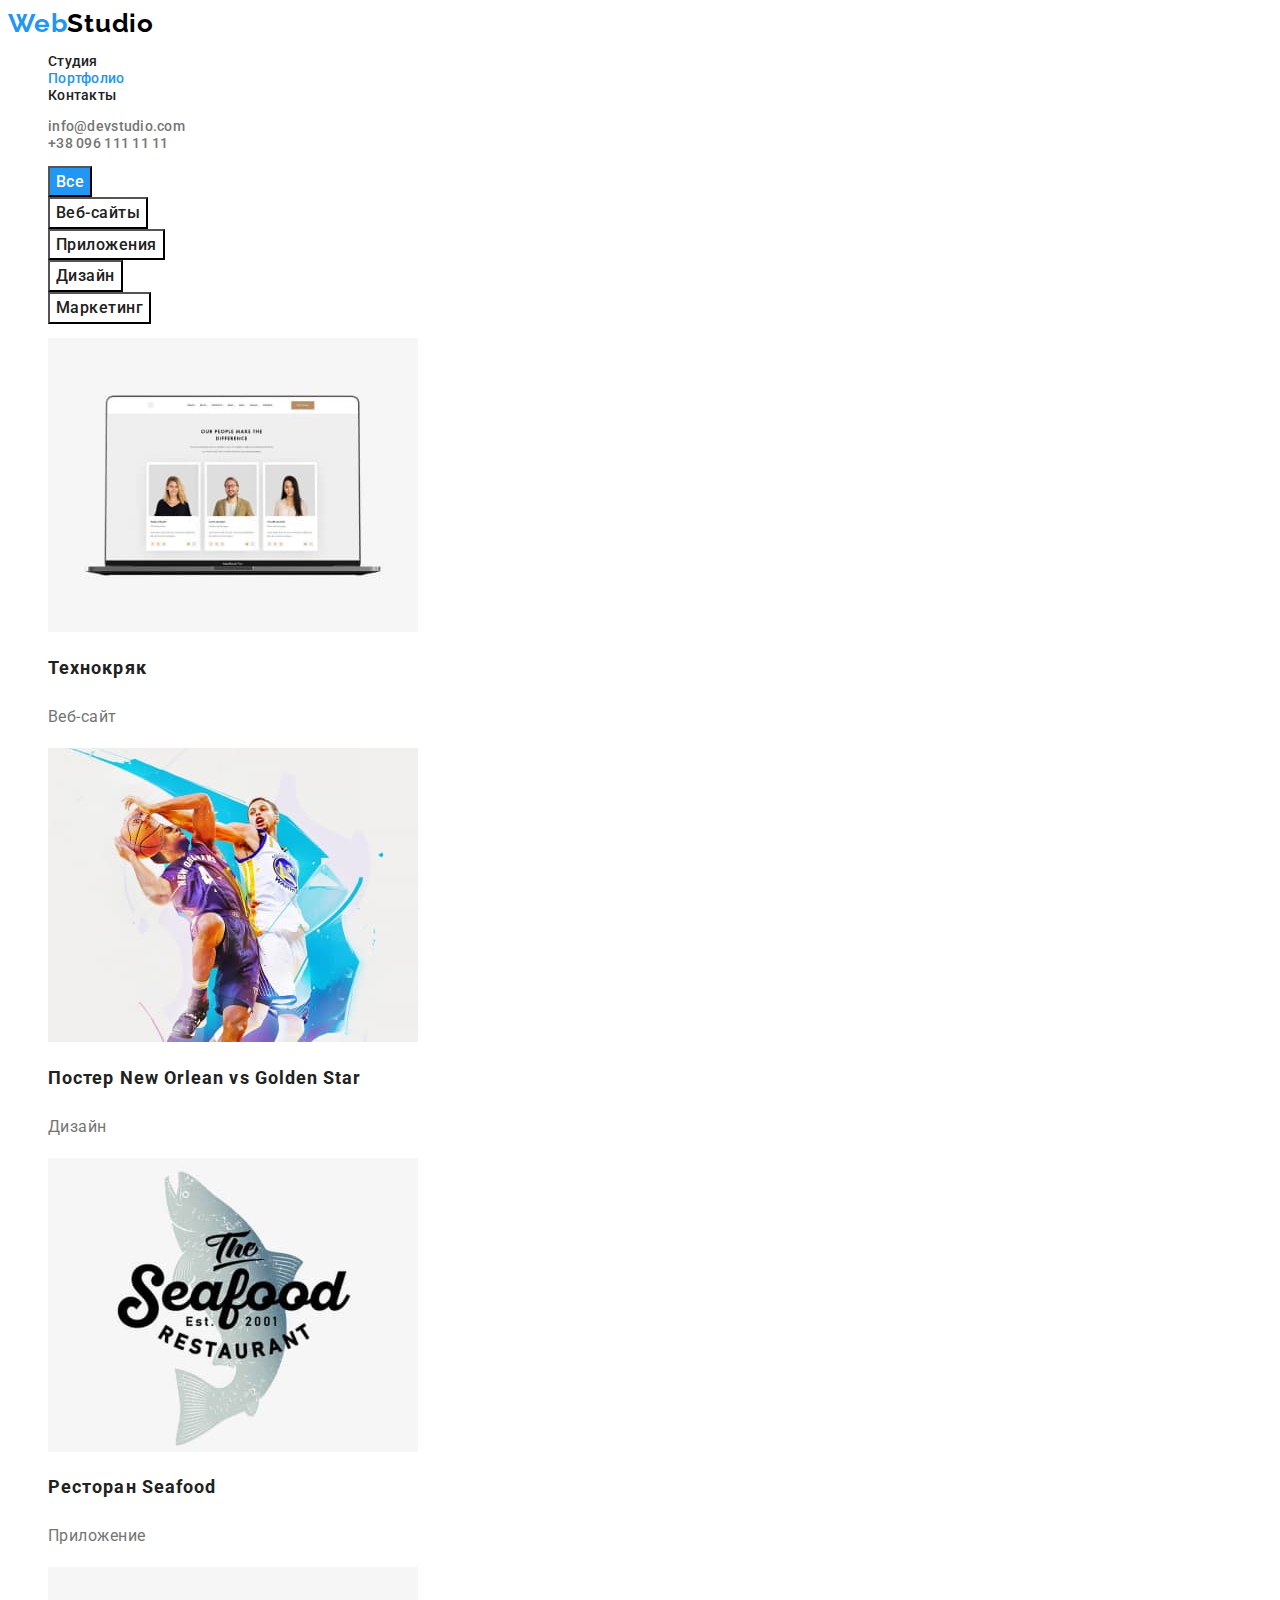
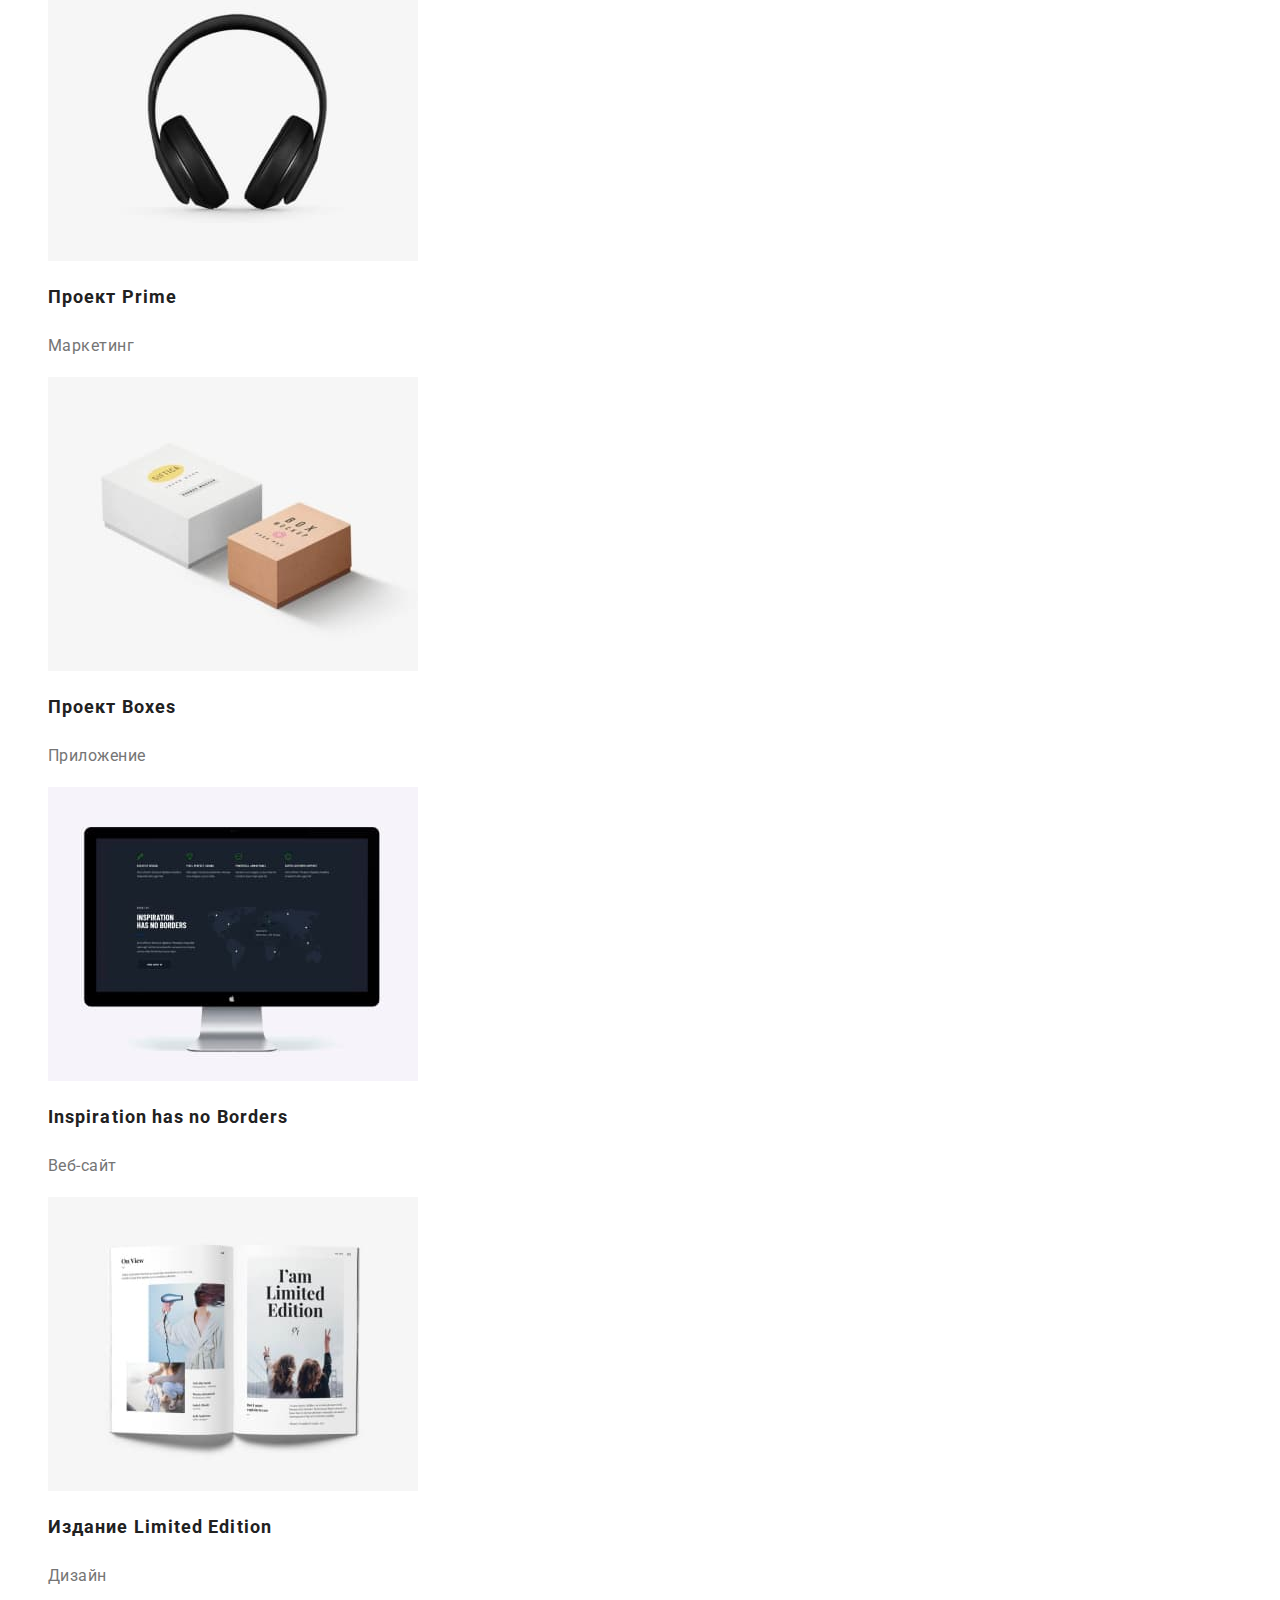
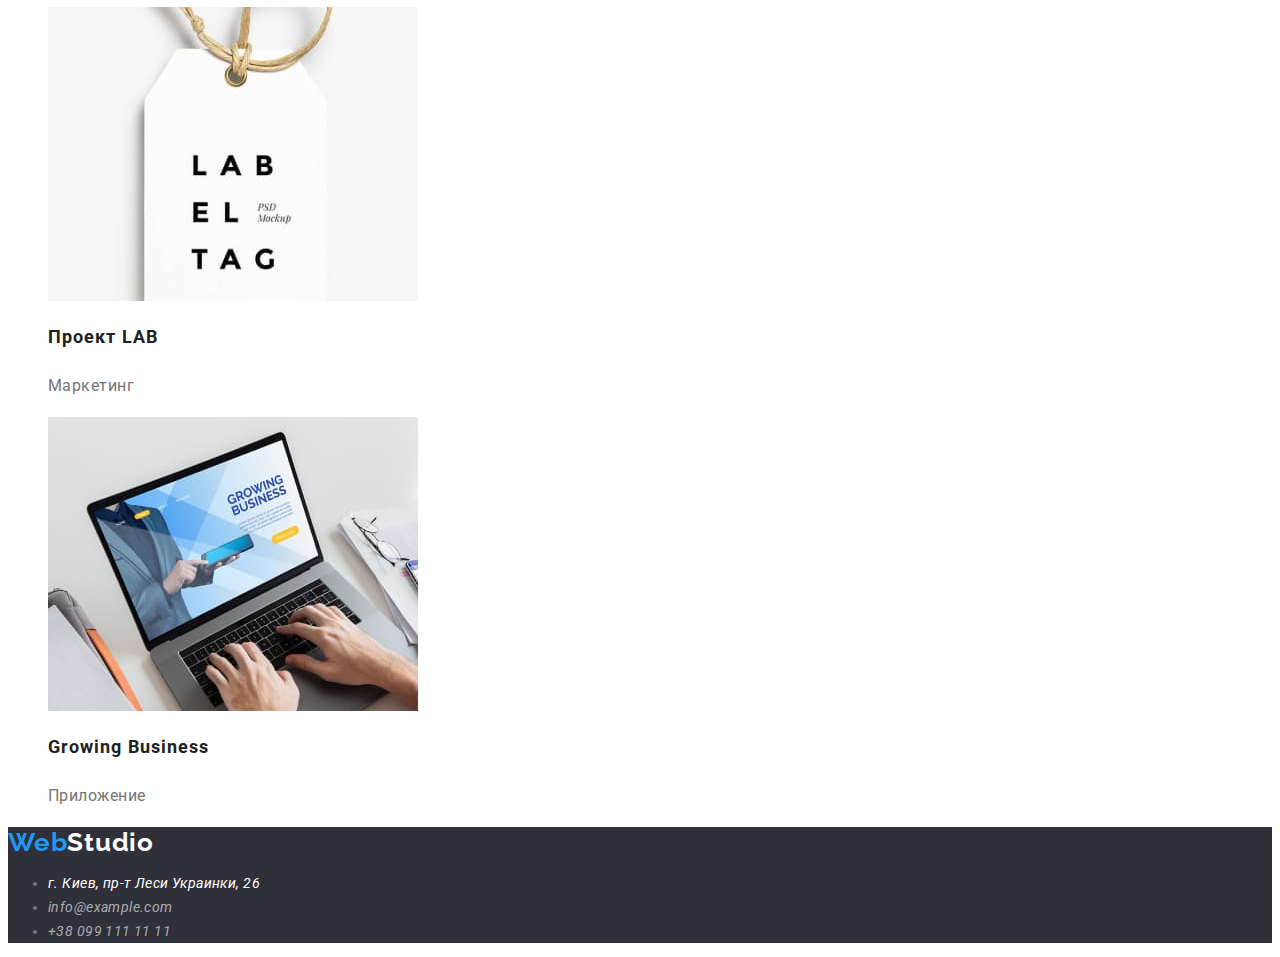
==== portfolio.html @ 62fd4bff "Initial commit" ====
<!DOCTYPE html>
<html lang="ru">

<head>
    <meta charset="UTF-8">
    <meta http-equiv="X-UA-Compatible" content="IE=edge">
    <meta name="viewport" content="width=device-width, initial-scale=1.0">
    <title>Portfolio</title>
    <link rel="preconnect" href="https://fonts.gstatic.com" crossorigin>
    <link
        href="https://fonts.googleapis.com/css2?family=Raleway:wght@700&family=Roboto:wght@400;500;700;900&display=swap"
        rel="stylesheet">
    <link rel="stylesheet" href="./css/styles.css">

</head>

<body>
    <header>
        <nav>
            <a href="/" class="logo link"><span class="logo-color">Web</span>Studio</a>
            <ul class="site-nav list">
                <li><a href="./index.html" class="link">Студия</a></li>
                <li><a href="/" class="link current">Портфолио</a></li>
                <li><a href="/" class="link">Контакты</a></li>
            </ul>
        </nav>
        <ul class="contact-nav list">
            <li><a href="mailto:info@devstudio.com" class="link">info@devstudio.com</a></li>
            <li><a href="tel:380961111111" class="link">+38 096 111 11 11</a></li>
        </ul>
    </header>
    <main>
        <section class="buttons">
            <h1 class="visually-hidden">Button</h1>
            <ul class="btn-list list">
                <li class="btn-item">
                    <button type="button" class="portfolio-buttons active">Все</button>
                </li>
                <li>
                    <button type="button" class="portfolio-buttons">Веб-сайты</button>
                </li>
                <li>
                    <button type="button" class="portfolio-buttons">Приложения</button>
                </li>
                <li>
                    <button type="button" class="portfolio-buttons">Дизайн</button>
                </li>
                <li>
                    <button type="button" class="portfolio-buttons">Маркетинг</button>
                </li>
            </ul>
            <ul class="portfolio-list">
                <li>
                    <img src="./images/portfolio/img.jpg" alt="Технокряк" width="370">
                    <h2 class="portfolio-text">Технокряк</h2>
                    <p class="portfolio-item">Веб-сайт</p>
                </li>
                <li>
                    <img src="./images/portfolio/img2.jpg" alt="Постер New Orlean vs Golden Star" width="370">
                    <h2 class="portfolio-text">Постер New Orlean vs Golden Star</h2>
                    <p class="portfolio-item">Дизайн</p>
                </li>
                <li>
                    <img src="./images/portfolio/img3.jpg" alt="Ресторан Seafood" width="370">
                    <h2 class="portfolio-text">Ресторан Seafood</h2>
                    <p class="portfolio-item">Приложение</p>
                </li>
                <li>
                    <img src="./images/portfolio/img4.jpg" alt="Проект Prime" width="370">
                    <h2 class="portfolio-text">Проект Prime</h2>
                    <p class="portfolio-item">Маркетинг</p>
                </li>
                <li>
                    <img src="./images/portfolio/img5.jpg" alt="Проект Boxes" width="370">
                    <h2 class="portfolio-text">Проект Boxes</h2>
                    <p class="portfolio-item">Приложение</p>
                </li>
                <li>
                    <img src="./images/portfolio/img6.jpg" alt="Inspiration has no Borders" width="370">
                    <h2 class="portfolio-text">Inspiration has no Borders</h2>
                    <p class="portfolio-item">Веб-сайт</p>
                </li>
                <li>
                    <img src="./images/portfolio/img7.jpg" alt="Издание Limited Edition" width="370">
                    <h2 class="portfolio-text">Издание Limited Edition</h2>
                    <p class="portfolio-item">Дизайн</p>
                </li>
                <li>
                    <img src="./images/portfolio/img8.jpg" alt="Проект LAB" width="370">
                    <h2 class="portfolio-text">Проект LAB</h2>
                    <p class="portfolio-item">Маркетинг</p>
                </li>
                <li>
                    <img src="./images/portfolio/img9.jpg" alt="Growing Business" width="370">
                    <h2 class="portfolio-text">Growing Business</h2>
                    <p class="portfolio-item">Приложение</p>
                </li>
            </ul>
        </section>
    </main>
    <footer class="footer">
        <a href="/" class="footer-logo link"><span class="footer-logo-studio">Web</span>Studio</a>
        <address>
            <ul class="adress">
                <li class="adress-item">
                    <a class="adress-text" href="https://goo.gl/maps/piqngm7oDQpEDh6u6" target="_blank"
                        rel="noopener nofollow noreferrer">г. Киев, пр-т Леси Украинки, 26</a>
                </li>
                <li class="adress-item">
                    <a class="adress-link" href="mailto:info@example.com">info@example.com</a>
                </li>
                <li class="adress-item">
                    <a class="adress-link" href="tel:+380991111111">+38 099 111 11 11</a>
                </li>
            </ul>
        </address>
    </footer>
</body>

</html>
---- css/styles.css ----
:root {
    --primary-text-color: #212121;
    --secondary-text-color: #757575;
    --accent-text-color: #2196F3;
    --background-color: #ffffff;
    --buttons-color: #F5F4FA;
}

.visually-hidden {
    position: absolute;
    width: 1px;
    height: 1px;
    margin: -1px;
    border: 0;
    padding: 0;

    white-space: nowrap;
    clip-path: inset(100%);
    clip: rect(0 0 0 0);
    overflow: hidden;
    outline: 0;
    outline-offset: 0;
}

body {
    font-family: "Roboto";
    font-size: 14px;
    background-color: var(--white-color);
    color: var(--secondary-text-color);
    letter-spacing: 0.03em;
}


.logo-color {
    color: var(--accent-text-color);
}

.logo {
font-family: 'Raleway';
font-weight: 700;
font-size: 26px;
line-height: 1.19;
letter-spacing: 0.03em;
color: #000;
}

.link {
    text-decoration: none;
}


.list {
    list-style: none;
}

/* site-nav; auth-nav */

.site-nav a {
    font-weight: 500;
    font-size: 14px;
    line-height: 1.14;
    text-decoration: none;
    letter-spacing: 0.02em;
    color: var(--primary-text-color);
}

.site-nav .link.current {
    color: var(--accent-text-color);
}

.site-nav .link:hover {
    color: var(--accent-text-color);
}

.contact-nav a {
    font-size: 14px;
    font-weight: 500;
    line-height: 1.14;
    letter-spacing: 0.02em;
    text-decoration: none;
    color: var(--secondary-text-color);
}
.contact-nav .link:hover {
    color: var(--accent-text-color);
}

/* hero */

.hero {
    background-color: #2F303A;
}

.hero-button {
    width: 200px;
    height: 50px;
    left: 700px;
    top: 430px;
    font-weight: 700;
    font-size: 16px;
    background: #2196F3;
    line-height: 1.87;
    letter-spacing: 00.06em;
    box-shadow: 0px 4px 4px rgba(0, 0, 0, 0.15);
    color: var(--background-color);
}

.hero-button .link:hover {
    background-color: var(--accent-text-color);
    color: var(--background-color);
}

.hero-title {
    text-transform: uppercase;
    font-weight: 900;
    font-size: 44px;
    line-height: 1.36;
    letter-spacing: 0.06em;
    color: var(--background-color);
}

/* our features */

.title {
    font-size: 14px;
    text-transform: uppercase;
    font-weight: 700;
    line-height: 1.14;
    color: var(--primary-text-color);
}

.features-title .title {
    font-weight: 400;
    font-size: 14px;
    line-height: 1.7;
    letter-spacing: 0.03em;
    color: var(--secondary-text-color);
}

/* section */
.section-title {
    font-size: 36px;
    line-height: 1.14;
    color: var(--primary-text-color);
}


/* Наша команда */

.team {
    font-size: 16px;
    line-height: 1.18;
    font-weight: 500;
    color: var(--primary-text-color);
}

.team-list {
    font-size: 16px;
    line-height: 1.18;
    letter-spacing: 0.03em;
    font-weight: 400;
    color: var(--secondary-text-color);
}

/* footer */

.footer {
    background-color: #2F303A;
}

.footer-logo {
    font-family: 'Raleway';
    font-weight: 700;
    font-size: 26px;
    line-height: 1.19;
    letter-spacing: 0.03em;
    color: var(--background-color);
}

.footer-logo-studio {
    color: var(--accent-text-color);
}

.adress-text {
    font-weight: 400;
    font-size: 14px;
    line-height: 1.7;
    letter-spacing: 0.03em;
    color: var(--background-color);
}

.element-style {
    font-style: normal;
}

.adress a {
    text-decoration: none;
}

.adress-link {
    font-weight: 400;
    font-size: 14px;
    line-height: 1.7;
    color: rgba(255, 255, 255, 0.6);
}

.adress-link:hover {
    color: var(--accent-text-color);
}

/* Portfolio part */

.btn-list {
    list-style: none;
}

.portfolio-buttons {
    font-family: inherit;
    font-weight: 500;
    font-size: 16px;
    line-height: 1.6;
    letter-spacing: 0.03em;
    background-color: var(--background-color);
    color: var(--primary-text-color);
}

.portfolio-buttons:hover {
    background-color: var(--accent-text-color);
    color: var(--background-color);
}

/* foto in portfolio */

.portfolio-list {
    list-style: none;
}

.portfolio-text {
    font-weight: 700;
    font-size: 18px;
    line-height: 2;
    letter-spacing: 0.06em;
    color: var(--primary-text-color);
}

.portfolio-item {
    font-weight: 400;
    font-size: 16px;
    line-height: 30px;
    letter-spacing: 0.03em;
    color: var(--secondary-text-color);
}

.portfolio-buttons.active {
    background-color: var(--accent-text-color);
    color: var(--background-color);
}
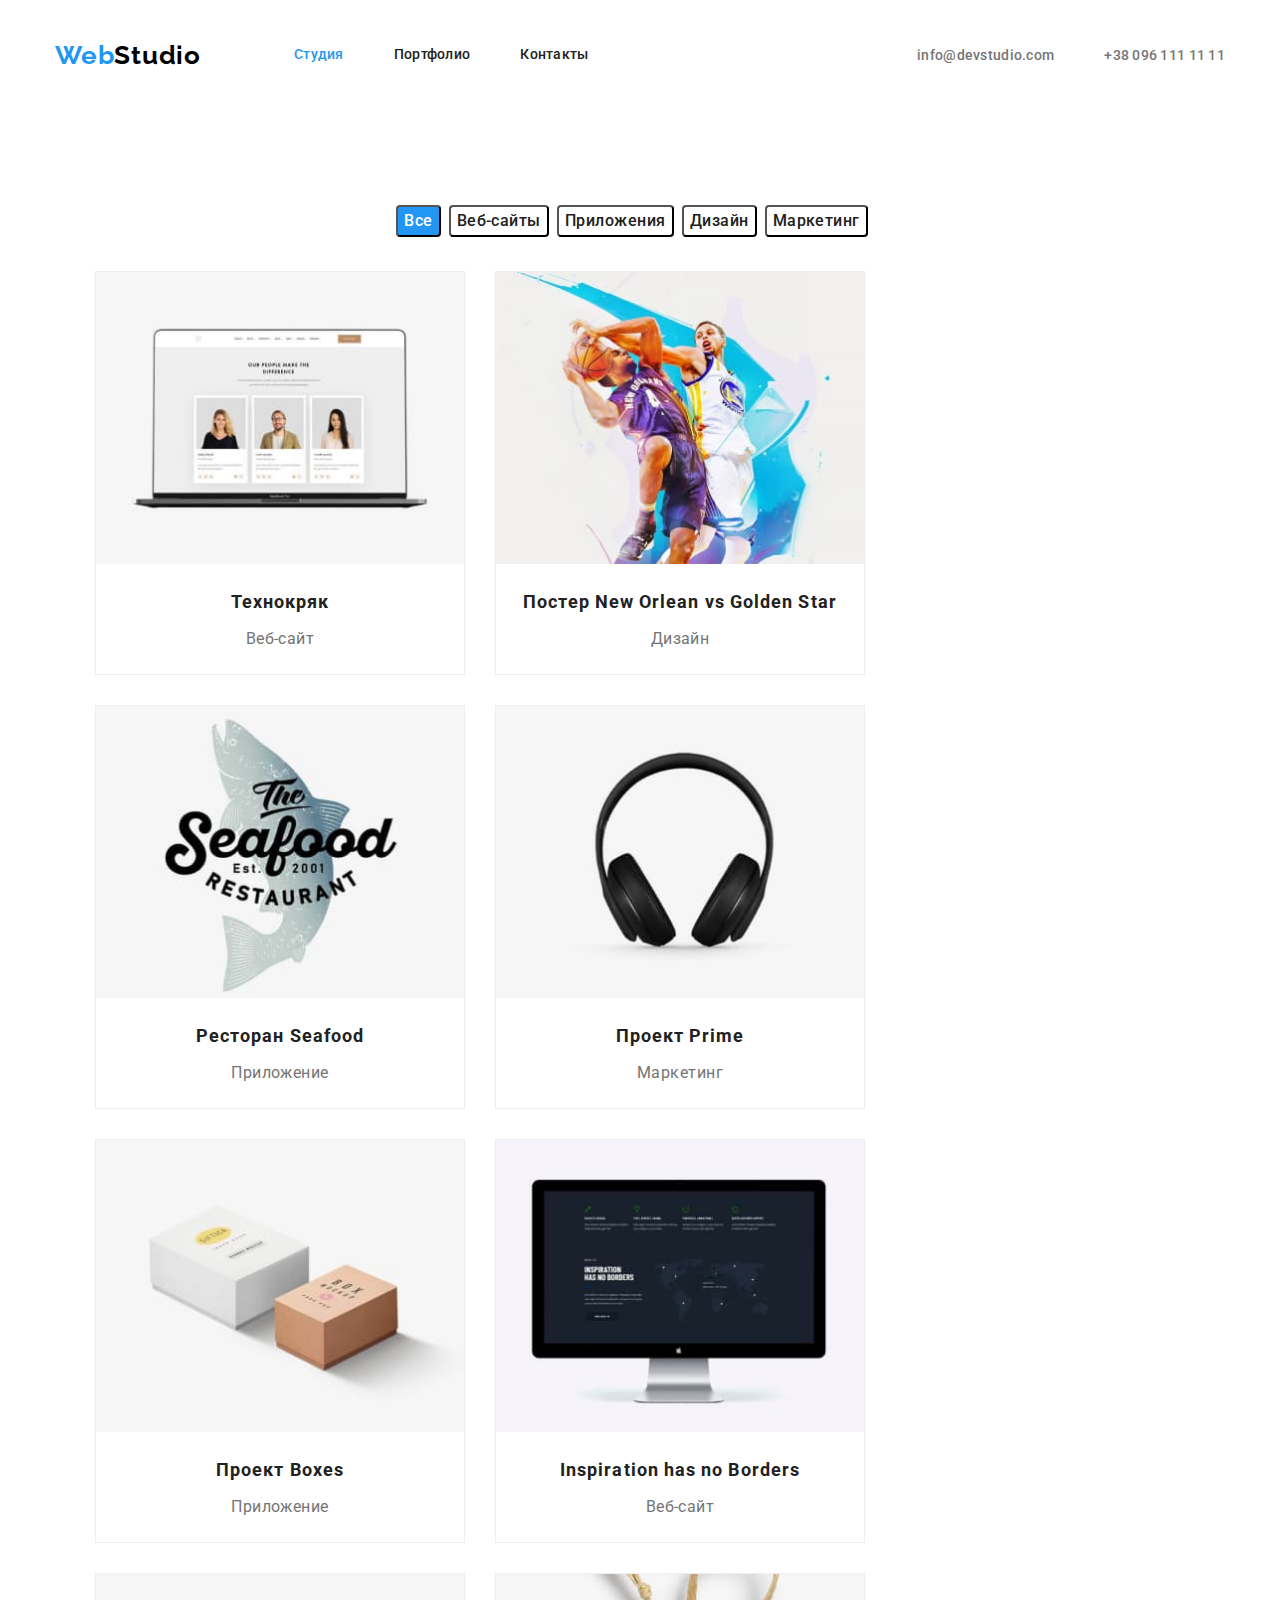
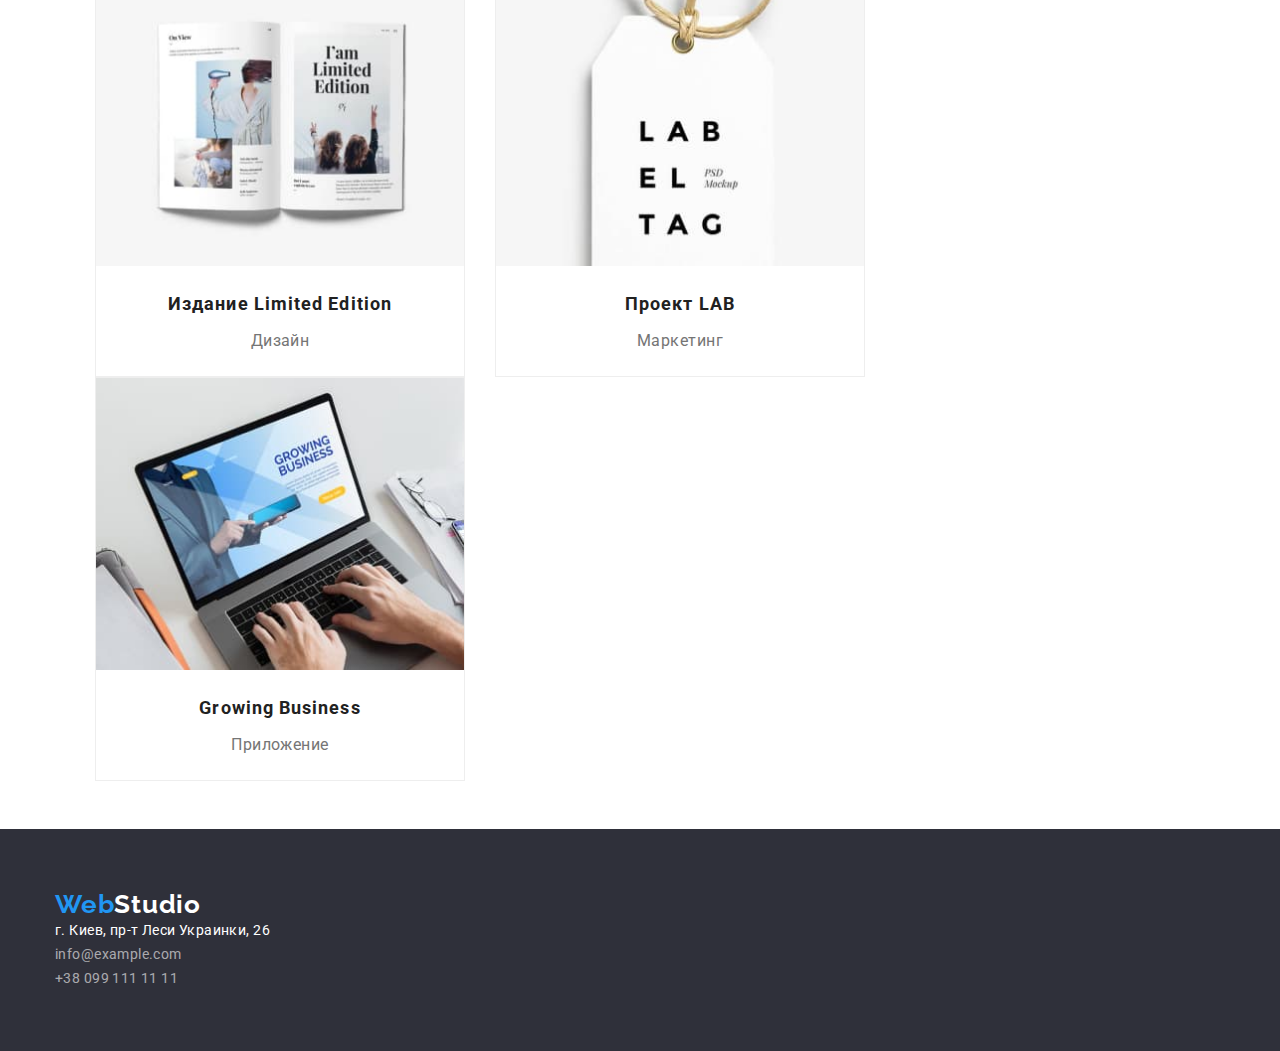
==== commit 5ab459bd: "make changes but problem with cards" ====
--- a/portfolio.html
+++ b/portfolio.html
@@ -10,110 +10,137 @@
     <link
         href="https://fonts.googleapis.com/css2?family=Raleway:wght@700&family=Roboto:wght@400;500;700;900&display=swap"
         rel="stylesheet">
+    <link rel="stylesheet"
+        href="https://cdnjs.cloudflare.com/ajax/libs/modern-normalize/1.1.0/modern-normalize.min.css">
     <link rel="stylesheet" href="./css/styles.css">
 
 </head>
 
 <body>
-    <header>
-        <nav>
-            <a href="/" class="logo link"><span class="logo-color">Web</span>Studio</a>
-            <ul class="site-nav list">
-                <li><a href="./index.html" class="link">Студия</a></li>
-                <li><a href="/" class="link current">Портфолио</a></li>
-                <li><a href="/" class="link">Контакты</a></li>
-            </ul>
-        </nav>
-        <ul class="contact-nav list">
-            <li><a href="mailto:info@devstudio.com" class="link">info@devstudio.com</a></li>
-            <li><a href="tel:380961111111" class="link">+38 096 111 11 11</a></li>
-        </ul>
+    <header class="header">
+        <section class="section">
+            <div class="container main-nav">
+                <nav class="main-nav">
+                    <a href="index.html" class="logo link"><span class="logo-color">Web</span>Studio</a>
+                    <ul class="site-nav list">
+                        <li class="site-item"><a href="./index.html" class="link current">Студия</a></li>
+                        <li class="site-item"><a href="./portfolio.html" class="link">Портфолио</a></li>
+                        <li class="site-item"><a href="/" class="link">Контакты</a></li>
+                    </ul>
+                </nav>
+                <ul class="contact-nav list">
+                    <li class="contact-item"><a href="mailto:info@devstudio.com" class="link">info@devstudio.com</a>
+                    </li>
+                    <li class="contact-item"><a href="tel:380961111111" class="link">+38 096 111 11 11</a></li>
+                </ul>
+            </div>
     </header>
     <main>
-        <section class="buttons">
-            <h1 class="visually-hidden">Button</h1>
-            <ul class="btn-list list">
-                <li class="btn-item">
-                    <button type="button" class="portfolio-buttons active">Все</button>
-                </li>
-                <li>
-                    <button type="button" class="portfolio-buttons">Веб-сайты</button>
-                </li>
-                <li>
-                    <button type="button" class="portfolio-buttons">Приложения</button>
-                </li>
-                <li>
-                    <button type="button" class="portfolio-buttons">Дизайн</button>
-                </li>
-                <li>
-                    <button type="button" class="portfolio-buttons">Маркетинг</button>
-                </li>
-            </ul>
-            <ul class="portfolio-list">
-                <li>
-                    <img src="./images/portfolio/img.jpg" alt="Технокряк" width="370">
-                    <h2 class="portfolio-text">Технокряк</h2>
-                    <p class="portfolio-item">Веб-сайт</p>
-                </li>
-                <li>
-                    <img src="./images/portfolio/img2.jpg" alt="Постер New Orlean vs Golden Star" width="370">
-                    <h2 class="portfolio-text">Постер New Orlean vs Golden Star</h2>
-                    <p class="portfolio-item">Дизайн</p>
-                </li>
-                <li>
-                    <img src="./images/portfolio/img3.jpg" alt="Ресторан Seafood" width="370">
-                    <h2 class="portfolio-text">Ресторан Seafood</h2>
-                    <p class="portfolio-item">Приложение</p>
-                </li>
-                <li>
-                    <img src="./images/portfolio/img4.jpg" alt="Проект Prime" width="370">
-                    <h2 class="portfolio-text">Проект Prime</h2>
-                    <p class="portfolio-item">Маркетинг</p>
-                </li>
-                <li>
-                    <img src="./images/portfolio/img5.jpg" alt="Проект Boxes" width="370">
-                    <h2 class="portfolio-text">Проект Boxes</h2>
-                    <p class="portfolio-item">Приложение</p>
-                </li>
-                <li>
-                    <img src="./images/portfolio/img6.jpg" alt="Inspiration has no Borders" width="370">
-                    <h2 class="portfolio-text">Inspiration has no Borders</h2>
-                    <p class="portfolio-item">Веб-сайт</p>
-                </li>
-                <li>
-                    <img src="./images/portfolio/img7.jpg" alt="Издание Limited Edition" width="370">
-                    <h2 class="portfolio-text">Издание Limited Edition</h2>
-                    <p class="portfolio-item">Дизайн</p>
-                </li>
-                <li>
-                    <img src="./images/portfolio/img8.jpg" alt="Проект LAB" width="370">
-                    <h2 class="portfolio-text">Проект LAB</h2>
-                    <p class="portfolio-item">Маркетинг</p>
-                </li>
-                <li>
-                    <img src="./images/portfolio/img9.jpg" alt="Growing Business" width="370">
-                    <h2 class="portfolio-text">Growing Business</h2>
-                    <p class="portfolio-item">Приложение</p>
-                </li>
-            </ul>
+        <section>
+            <div class="container btn">
+                <h1 class="visually-hidden">Button</h1>
+                <ul class="btn-list list">
+                    <li class="btn-item">
+                        <button type="button" class="portfolio-buttons active">Все</button>
+                    </li>
+                    <li class="btn-item">
+                        <button type="button" class="portfolio-buttons">Веб-сайты</button>
+                    </li>
+                    <li class="btn-item">
+                        <button type="button" class="portfolio-buttons">Приложения</button>
+                    </li>
+                    <li class="btn-item">
+                        <button type="button" class="portfolio-buttons">Дизайн</button>
+                    </li>
+                    <li class="btn-item">
+                        <button type="button" class="portfolio-buttons">Маркетинг</button>
+                    </li>
+                </ul>
+                <ul class="portfolio-list">
+                    <li class="photo-portfolio">
+                        <img src="./images/portfolio/img.jpg" alt="Технокряк" width="370">
+                        <div class="photo-border">
+                            <h2 class="portfolio-text">Технокряк</h2>
+                            <p class="portfolio-item">Веб-сайт</p>
+                        </div>
+                    </li>
+                    <li class="photo-portfolio">
+                        <img src="./images/portfolio/img2.jpg" alt="Постер New Orlean vs Golden Star" width="370">
+                        <div class="photo-border">
+                            <h2 class="portfolio-text">Постер New Orlean vs Golden Star</h2>
+                            <p class="portfolio-item">Дизайн</p>
+                        </div>
+                    </li>
+                    <li class="photo-portfolio">
+                        <img src="./images/portfolio/img3.jpg" alt="Ресторан Seafood" width="370">
+                        <div class="photo-border">
+                            <h2 class="portfolio-text">Ресторан Seafood</h2>
+                            <p class="portfolio-item">Приложение</p>
+                        </div>
+                    </li>
+                    <li class="photo-portfolio">
+                        <img src="./images/portfolio/img4.jpg" alt="Проект Prime" width="370">
+                        <div class="photo-border">
+                            <h2 class="portfolio-text">Проект Prime</h2>
+                            <p class="portfolio-item">Маркетинг</p>
+                        </div>
+                    </li>
+                    <li class="photo-portfolio">
+                        <img src="./images/portfolio/img5.jpg" alt="Проект Boxes" width="370">
+                        <div class="photo-border">
+                            <h2 class="portfolio-text">Проект Boxes</h2>
+                            <p class="portfolio-item">Приложение</p>
+                        </div>
+                    </li>
+                    <li class="photo-portfolio">
+                        <img src="./images/portfolio/img6.jpg" alt="Inspiration has no Borders" width="370">
+                        <div class="photo-border">
+                            <h2 class="portfolio-text">Inspiration has no Borders</h2>
+                            <p class="portfolio-item">Веб-сайт</p>
+                        </div>
+                    </li>
+                    <li class="photo-portfolio">
+                        <img src="./images/portfolio/img7.jpg" alt="Издание Limited Edition" width="370">
+                        <div class="photo-border">
+                            <h2 class="portfolio-text">Издание Limited Edition</h2>
+                            <p class="portfolio-item">Дизайн</p>
+                        </div>
+                    </li>
+                    <li class="photo-portfolio">
+                        <img src="./images/portfolio/img8.jpg" alt="Проект LAB" width="370">
+                        <div class="photo-border">
+                            <h2 class="portfolio-text">Проект LAB</h2>
+                            <p class="portfolio-item">Маркетинг</p>
+                        </div>
+                    </li>
+                    <li class="photo-portfolio">
+                        <img src="./images/portfolio/img9.jpg" alt="Growing Business" width="370">
+                        <div class="photo-border">
+                            <h2 class="portfolio-text">Growing Business</h2>
+                            <p class="portfolio-item">Приложение</p>
+                    </li>
+                </ul>
+            </div>
         </section>
     </main>
     <footer class="footer">
-        <a href="/" class="footer-logo link"><span class="footer-logo-studio">Web</span>Studio</a>
-        <address>
-            <ul class="adress">
-                <li class="adress-item">
-                    <a class="adress-text" href="https://goo.gl/maps/piqngm7oDQpEDh6u6" target="_blank"
-                        rel="noopener nofollow noreferrer">г. Киев, пр-т Леси Украинки, 26</a>
-                </li>
-                <li class="adress-item">
-                    <a class="adress-link" href="mailto:info@example.com">info@example.com</a>
-                </li>
-                <li class="adress-item">
-                    <a class="adress-link" href="tel:+380991111111">+38 099 111 11 11</a>
-                </li>
-            </ul>
-        </address>
+        <div class="container">
+            <a href="./index.html" class="footer-logo link"><span class="footer-logo-studio">Web</span>Studio</a>
+            <address class="element-style">
+                <ul class="adress list">
+                    <li class="adress-item">
+                        <a class="adress-text" href="https://goo.gl/maps/piqngm7oDQpEDh6u6" target="_blank"
+                            rel="noopener nofollow noreferrer">г. Киев, пр-т Леси Украинки, 26</a>
+                    </li>
+                    <li class="adress-item">
+                        <a class="adress-link" href="mailto:info@example.com">info@example.com</a>
+                    </li>
+                    <li class="adress-item">
+                        <a class="adress-link" href="tel:+380991111111">+38 099 111 11 11</a>
+                    </li>
+                </ul>
+            </address>
+        </div>
     </footer>
 </body>
 
--- a/css/styles.css
+++ b/css/styles.css
@@ -30,6 +30,59 @@
     letter-spacing: 0.03em;
 }
 
+.container {
+    width: 1200px;
+    padding-left: 15px;
+    padding-right: 15px;
+    margin-right: auto;
+    margin-left: auto;
+}
+
+html {
+    box-sizing: border-box;
+}
+
+*,
+*::after,
+*::before {
+    box-sizing: inherit;
+}
+
+/* Стили для обнуления верхних отступов у элементов */
+h1,
+h2,
+h3,
+h4,
+h5,
+h6,
+p {
+    margin-top: 0;
+}
+
+/* Класс для обнуления базовых свойств у списков (ul) */
+.list {
+    list-style: none;
+    padding-left: 0;
+    margin: 0;
+}
+
+/* Класс для обнуления базовых свойств у ссылок */
+.link {
+    text-decoration: none;
+    color: inherit;
+}
+
+/* Свойства для корректного отображения картинок */
+img {
+    display: block;
+    max-width: 100%;
+    height: auto;
+}
+
+/* Свойства для обнуления курсива у address */
+address {
+    font-style: normal;
+}
 
 .logo-color {
     color: var(--accent-text-color);
@@ -53,9 +106,24 @@
     list-style: none;
 }
 
+.header {
+    margin-top: 40px;
+    margin-bottom: 40px;
+}
+
 /* site-nav; auth-nav */
-
-.site-nav a {
+.main-nav {
+    display: flex;
+    align-items: center;
+}
+
+.site-nav {
+    display: flex;
+    margin-left: 93px;
+}
+
+.site-item {
+    margin-right: 50px;
     font-weight: 500;
     font-size: 14px;
     line-height: 1.14;
@@ -64,6 +132,15 @@
     color: var(--primary-text-color);
 }
 
+.site-item:last-child {
+    margin-right: 0;
+}
+
+.site-item a {
+    padding-top: 32px;
+    padding-bottom: 32px;
+}
+
 .site-nav .link.current {
     color: var(--accent-text-color);
 }
@@ -72,7 +149,15 @@
     color: var(--accent-text-color);
 }
 
+.contact-nav {
+    display: flex;
+    margin-left: auto;
+}
+
 .contact-nav a {
+    margin-left: 50px;
+    padding-top: 32px;
+    padding-bottom: 32px;
     font-size: 14px;
     font-weight: 500;
     line-height: 1.14;
@@ -80,6 +165,8 @@
     text-decoration: none;
     color: var(--secondary-text-color);
 }
+
+
 .contact-nav .link:hover {
     color: var(--accent-text-color);
 }
@@ -87,20 +174,22 @@
 /* hero */
 
 .hero {
+    display: block;
+    text-align: center;
+    margin-bottom: 94px;
     background-color: #2F303A;
 }
 
 .hero-button {
-    width: 200px;
-    height: 50px;
-    left: 700px;
-    top: 430px;
+    margin-bottom: 200px;
+    border: none;
+    border-radius: 4px;
+    padding: 10px 32px;
     font-weight: 700;
     font-size: 16px;
     background: #2196F3;
     line-height: 1.87;
     letter-spacing: 00.06em;
-    box-shadow: 0px 4px 4px rgba(0, 0, 0, 0.15);
     color: var(--background-color);
 }
 
@@ -110,7 +199,12 @@
 }
 
 .hero-title {
-    text-transform: uppercase;
+    display: block;
+    width: 696px;
+    margin-bottom: 30px;
+    padding-top: 200px;
+    margin-left: auto;
+    margin-right: auto;
     font-weight: 900;
     font-size: 44px;
     line-height: 1.36;
@@ -119,8 +213,18 @@
 }
 
 /* our features */
+.features {
+    display: flex;
+    justify-content: space-between;
+    margin-bottom: 94px;
+}
+
+.benefits-item {
+    width: 270px;
+}
 
 .title {
+    margin-bottom: 10px;
     font-size: 14px;
     text-transform: uppercase;
     font-weight: 700;
@@ -141,12 +245,61 @@
     font-size: 36px;
     line-height: 1.14;
     color: var(--primary-text-color);
-}
-
-
+    text-align: center;
+    margin-bottom: 50px;
+}
+
+.section-item {
+    display: flex;
+    flex-wrap: wrap;
+    margin-top: 50px;
+}
+
+.actives {
+    text-align: center;
+    margin-bottom: 50px;
+    padding-top: 94px;
+    padding-bottom: 94px;
+}
+
+.cards {
+    width: 370px;
+    margin-right: 30px;
+}
+
+.cards:last-child {
+    margin-right: 0;
+}
 /* Наша команда */
 
+.main-team {
+    padding-top: 94px;
+    padding-bottom: 94px;
+}
+
+.section-team {
+    display: flex;
+    flex-wrap: wrap;
+}
+
+.team-item {
+    margin-right: 30px;
+    width: 270px;
+    height: 368px;
+    left: 515px;
+    top: 1635px;
+    background: var(--background-color);
+        /* material shadow v1 */
+    box-shadow: 0px 1px 3px rgba(0, 0, 0, 0.12), 0px 1px 1px rgba(0, 0, 0, 0.14), 0px 2px 1px rgba(0, 0, 0, 0.2);
+    border-radius: 0px 0px 4px 4px;
+}
+
+.team-item:last-child {
+    margin-right: 0;
+}
+
 .team {
+    text-align: center;
     font-size: 16px;
     line-height: 1.18;
     font-weight: 500;
@@ -154,6 +307,7 @@
 }
 
 .team-list {
+    text-align: center;
     font-size: 16px;
     line-height: 1.18;
     letter-spacing: 0.03em;
@@ -161,13 +315,20 @@
     color: var(--secondary-text-color);
 }
 
+.team-margin {
+    margin-top: 30px;
+    margin-bottom: 30px;
+}
 /* footer */
 
 .footer {
     background-color: #2F303A;
+    padding-bottom: 60px;
+    padding-top: 60px;
 }
 
 .footer-logo {
+    padding-bottom: 10px;
     font-family: 'Raleway';
     font-weight: 700;
     font-size: 26px;
@@ -181,6 +342,8 @@
 }
 
 .adress-text {
+    padding-top: 10px;
+    padding-bottom: 4px;
     font-weight: 400;
     font-size: 14px;
     line-height: 1.7;
@@ -208,12 +371,29 @@
 }
 
 /* Portfolio part */
+.portfolio {
+    width: 1200px;
+    padding-right: 15px;
+    padding-left: 15px;
+    margin: 0 auto;
+}
+.btn {
+    padding-top: 94px;
+    padding-bottom: 34px;
+    text-align: center;
+}
 
 .btn-list {
-    list-style: none;
-}
+    display: flex;
+    margin-right: 8px;
+    justify-content: center;
+    margin-bottom: 34px;
+}
+
+
 
 .portfolio-buttons {
+    margin-right: 8px;
     font-family: inherit;
     font-weight: 500;
     font-size: 16px;
@@ -221,7 +401,9 @@
     letter-spacing: 0.03em;
     background-color: var(--background-color);
     color: var(--primary-text-color);
-}
+    border-radius: 4px;
+}
+
 
 .portfolio-buttons:hover {
     background-color: var(--accent-text-color);
@@ -231,10 +413,36 @@
 /* foto in portfolio */
 
 .portfolio-list {
+    margin-top: 0;
     list-style: none;
-}
+    display: flex;
+    flex-wrap: wrap;
+}
+
+.photo-portfolio {
+    box-sizing: border-box;
+    margin-right: 30px;
+    margin-bottom: 30px;
+    width: 370px;
+    height: 404px;
+    left: 215px;
+    top: 262px;
+    
+    background: var(--background-color);
+    border: 1px solid #EEEEEE;
+}
+
+.photo-portfolio:not:(nth-child(3n)) {
+    margin-right: 30px;
+}
+
+.photo-portfolio:nth-last-child(-n+3) {
+    margin-bottom: 0;
+}
+
 
 .portfolio-text {
+    margin-bottom: 4px;
     font-weight: 700;
     font-size: 18px;
     line-height: 2;
@@ -243,6 +451,7 @@
 }
 
 .portfolio-item {
+    margin-bottom: 0;
     font-weight: 400;
     font-size: 16px;
     line-height: 30px;
@@ -253,4 +462,8 @@
 .portfolio-buttons.active {
     background-color: var(--accent-text-color);
     color: var(--background-color);
+}
+
+.photo-border {
+    padding: 20px 24px;
 }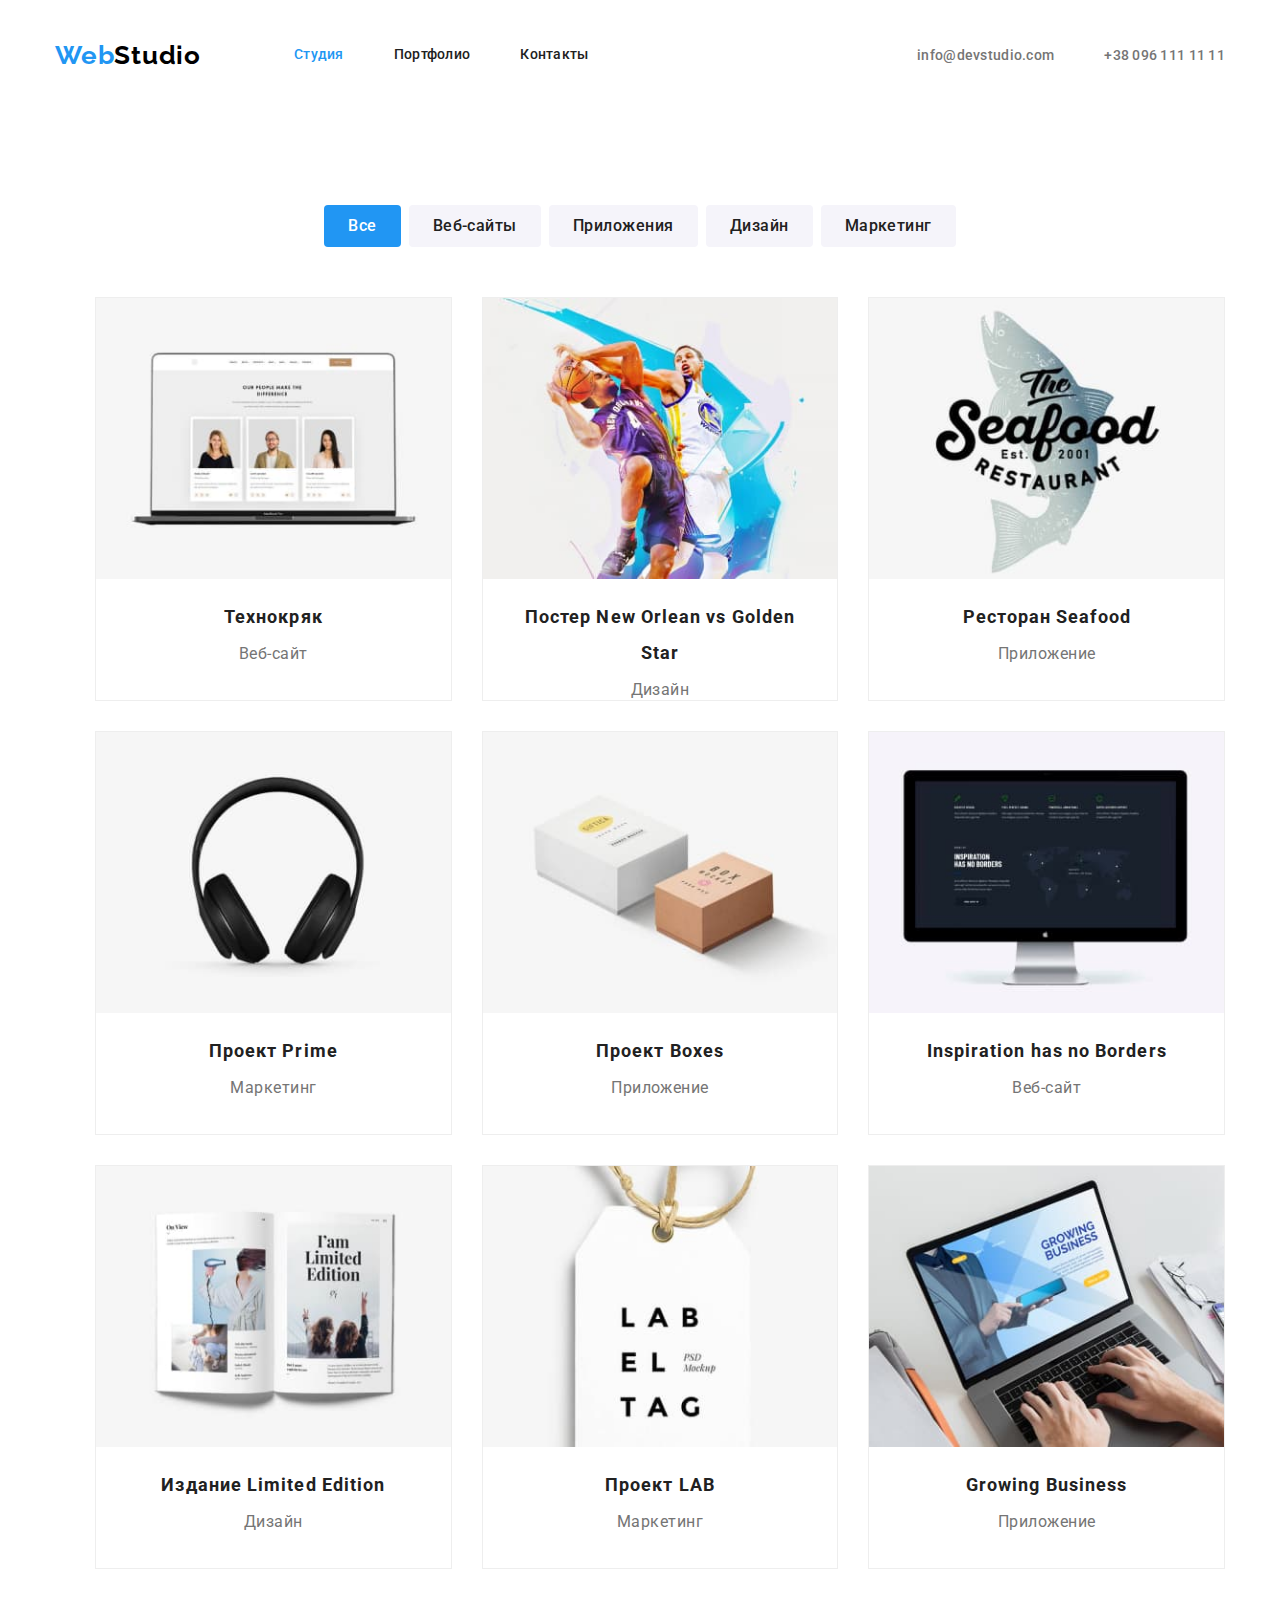
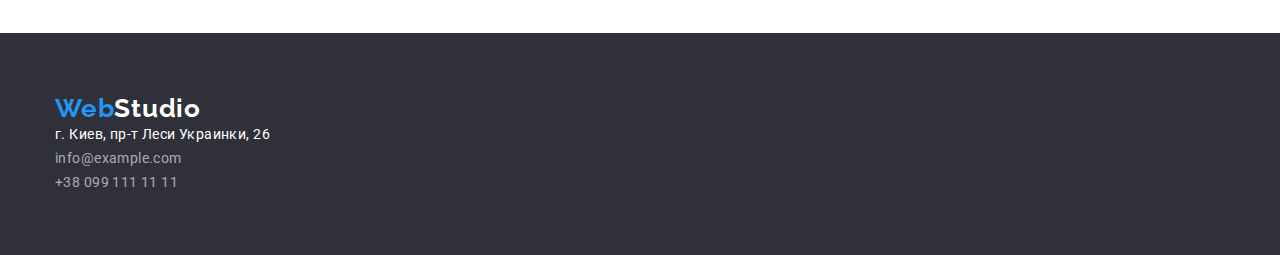
==== commit b8357ac6: "make changes in portfolio buttons" ====
--- a/portfolio.html
+++ b/portfolio.html
@@ -40,19 +40,19 @@
             <div class="container btn">
                 <h1 class="visually-hidden">Button</h1>
                 <ul class="btn-list list">
-                    <li class="btn-item">
+                    <li class="item">
                         <button type="button" class="portfolio-buttons active">Все</button>
                     </li>
-                    <li class="btn-item">
+                    <li class="item">
                         <button type="button" class="portfolio-buttons">Веб-сайты</button>
                     </li>
-                    <li class="btn-item">
+                    <li class="item">
                         <button type="button" class="portfolio-buttons">Приложения</button>
                     </li>
-                    <li class="btn-item">
+                    <li class="item">
                         <button type="button" class="portfolio-buttons">Дизайн</button>
                     </li>
-                    <li class="btn-item">
+                    <li class="item">
                         <button type="button" class="portfolio-buttons">Маркетинг</button>
                     </li>
                 </ul>
--- a/css/styles.css
+++ b/css/styles.css
@@ -199,6 +199,7 @@
 }
 
 .hero-title {
+    text-transform: uppercase;
     display: block;
     width: 696px;
     margin-bottom: 30px;
@@ -379,29 +380,31 @@
 }
 .btn {
     padding-top: 94px;
-    padding-bottom: 34px;
+    padding-bottom: 94px;
     text-align: center;
 }
 
 .btn-list {
     display: flex;
-    margin-right: 8px;
     justify-content: center;
-    margin-bottom: 34px;
-}
-
-
+    margin-bottom: 50px;
+}
+
+.btn-list .item + .item {
+    margin-left: 8px;
+}
 
 .portfolio-buttons {
-    margin-right: 8px;
+    padding: 6px 22px;
     font-family: inherit;
     font-weight: 500;
     font-size: 16px;
     line-height: 1.6;
     letter-spacing: 0.03em;
-    background-color: var(--background-color);
+    background-color: var(--buttons-color);
     color: var(--primary-text-color);
     border-radius: 4px;
+    border-color: transparent;
 }
 
 
@@ -417,6 +420,8 @@
     list-style: none;
     display: flex;
     flex-wrap: wrap;
+    margin-right: -30px;
+    margin-bottom: -30px;
 }
 
 .photo-portfolio {
@@ -427,6 +432,7 @@
     height: 404px;
     left: 215px;
     top: 262px;
+    flex-basis: calc(100% / 3 - 30px);
     
     background: var(--background-color);
     border: 1px solid #EEEEEE;
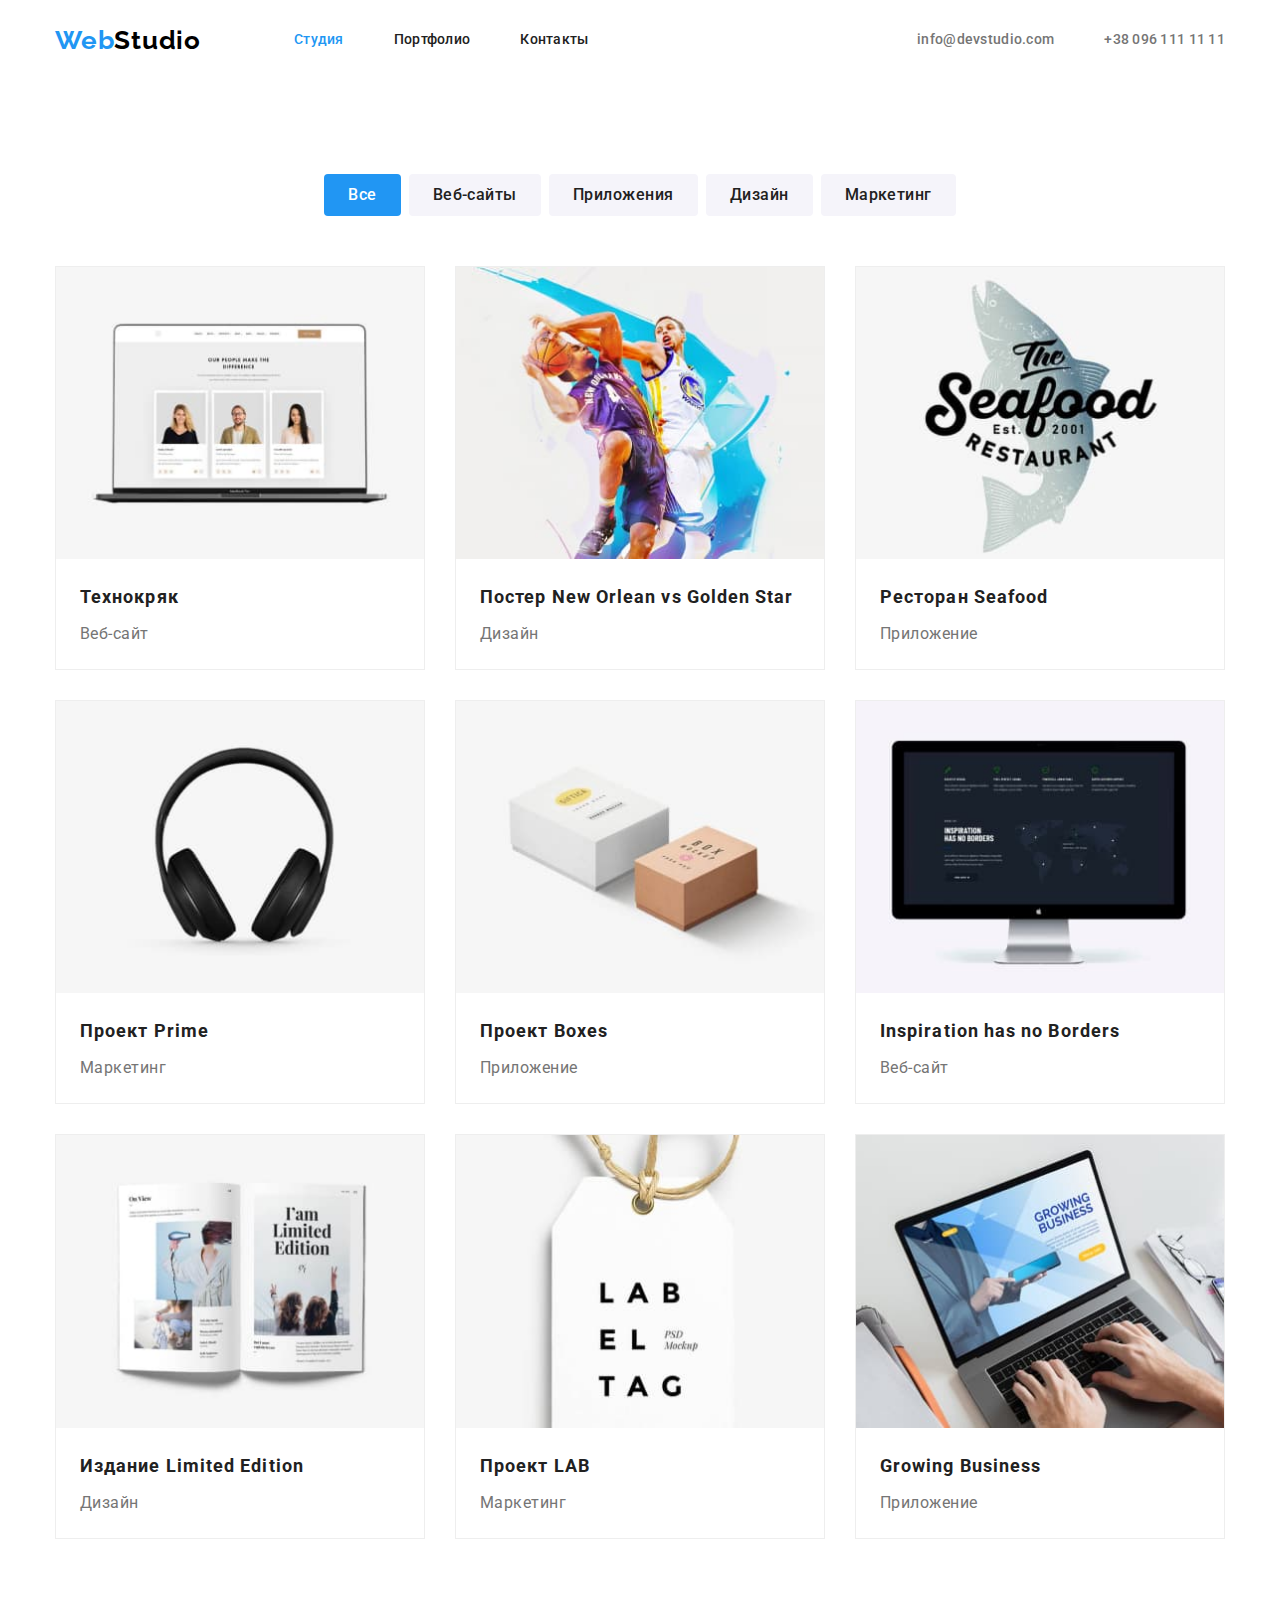
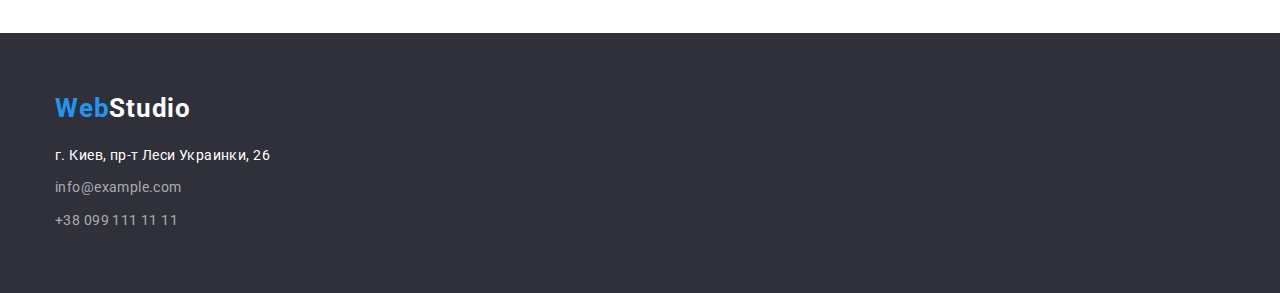
==== commit 712511cd: "make chang" ====
--- a/portfolio.html
+++ b/portfolio.html
@@ -18,25 +18,23 @@
 
 <body>
     <header class="header">
-        <section class="section">
-            <div class="container main-nav">
-                <nav class="main-nav">
-                    <a href="index.html" class="logo link"><span class="logo-color">Web</span>Studio</a>
-                    <ul class="site-nav list">
-                        <li class="site-item"><a href="./index.html" class="link current">Студия</a></li>
-                        <li class="site-item"><a href="./portfolio.html" class="link">Портфолио</a></li>
-                        <li class="site-item"><a href="/" class="link">Контакты</a></li>
-                    </ul>
-                </nav>
-                <ul class="contact-nav list">
-                    <li class="contact-item"><a href="mailto:info@devstudio.com" class="link">info@devstudio.com</a>
-                    </li>
-                    <li class="contact-item"><a href="tel:380961111111" class="link">+38 096 111 11 11</a></li>
+        <div class="container main-nav">
+            <nav class="main-nav">
+                <a href="index.html" class="logo link"><span class="logo-color">Web</span>Studio</a>
+                <ul class="site-nav list">
+                    <li class="site-item"><a href="./index.html" class="link current">Студия</a></li>
+                    <li class="site-item"><a href="./portfolio.html" class="link">Портфолио</a></li>
+                    <li class="site-item"><a href="/" class="link">Контакты</a></li>
                 </ul>
-            </div>
+            </nav>
+            <ul class="contact-nav list">
+                <li class="contact-item"><a href="mailto:info@devstudio.com" class="link">info@devstudio.com</a></li>
+                <li class="contact-item"><a href="tel:380961111111" class="link">+38 096 111 11 11</a></li>
+            </ul>
+        </div>
     </header>
     <main>
-        <section>
+        <section class="section">
             <div class="container btn">
                 <h1 class="visually-hidden">Button</h1>
                 <ul class="btn-list list">
--- a/css/styles.css
+++ b/css/styles.css
@@ -106,11 +106,9 @@
     list-style: none;
 }
 
-.header {
-    margin-top: 40px;
-    margin-bottom: 40px;
-}
-
+.section {
+    padding: 94px 0;
+}
 /* site-nav; auth-nav */
 .main-nav {
     display: flex;
@@ -137,6 +135,7 @@
 }
 
 .site-item a {
+    display: block;
     padding-top: 32px;
     padding-bottom: 32px;
 }
@@ -154,8 +153,12 @@
     margin-left: auto;
 }
 
+.contact-nav .contact-item + .contact-item {
+    margin-left: 50px;
+}
+
 .contact-nav a {
-    margin-left: 50px;
+    display: block;
     padding-top: 32px;
     padding-bottom: 32px;
     font-size: 14px;
@@ -174,14 +177,12 @@
 /* hero */
 
 .hero {
-    display: block;
+    padding: 200px 0;
     text-align: center;
-    margin-bottom: 94px;
     background-color: #2F303A;
 }
 
 .hero-button {
-    margin-bottom: 200px;
     border: none;
     border-radius: 4px;
     padding: 10px 32px;
@@ -189,7 +190,7 @@
     font-size: 16px;
     background: #2196F3;
     line-height: 1.87;
-    letter-spacing: 00.06em;
+    letter-spacing: 0.06em;
     color: var(--background-color);
 }
 
@@ -203,7 +204,6 @@
     display: block;
     width: 696px;
     margin-bottom: 30px;
-    padding-top: 200px;
     margin-left: auto;
     margin-right: auto;
     font-weight: 900;
@@ -215,9 +215,8 @@
 
 /* our features */
 .features {
-    display: flex;
-    justify-content: space-between;
-    margin-bottom: 94px;
+display: flex;
+justify-content: space-between;
 }
 
 .benefits-item {
@@ -225,7 +224,6 @@
 }
 
 .title {
-    margin-bottom: 10px;
     font-size: 14px;
     text-transform: uppercase;
     font-weight: 700;
@@ -233,7 +231,8 @@
     color: var(--primary-text-color);
 }
 
-.features-title .title {
+.features-title {
+    margin-bottom: 0;
     font-weight: 400;
     font-size: 14px;
     line-height: 1.7;
@@ -253,18 +252,14 @@
 .section-item {
     display: flex;
     flex-wrap: wrap;
-    margin-top: 50px;
 }
 
 .actives {
-    text-align: center;
-    margin-bottom: 50px;
-    padding-top: 94px;
+    padding-top: 0;
     padding-bottom: 94px;
 }
 
 .cards {
-    width: 370px;
     margin-right: 30px;
 }
 
@@ -274,8 +269,7 @@
 /* Наша команда */
 
 .main-team {
-    padding-top: 94px;
-    padding-bottom: 94px;
+    background-color: var(--buttons-color)
 }
 
 .section-team {
@@ -285,10 +279,6 @@
 
 .team-item {
     margin-right: 30px;
-    width: 270px;
-    height: 368px;
-    left: 515px;
-    top: 1635px;
     background: var(--background-color);
         /* material shadow v1 */
     box-shadow: 0px 1px 3px rgba(0, 0, 0, 0.12), 0px 1px 1px rgba(0, 0, 0, 0.14), 0px 2px 1px rgba(0, 0, 0, 0.2);
@@ -317,8 +307,8 @@
 }
 
 .team-margin {
-    margin-top: 30px;
-    margin-bottom: 30px;
+    padding-top: 30px;
+    padding-bottom: 30px;
 }
 /* footer */
 
@@ -329,8 +319,8 @@
 }
 
 .footer-logo {
-    padding-bottom: 10px;
-    font-family: 'Raleway';
+    display: block;
+    margin-bottom: 20px;
     font-weight: 700;
     font-size: 26px;
     line-height: 1.19;
@@ -350,6 +340,14 @@
     line-height: 1.7;
     letter-spacing: 0.03em;
     color: var(--background-color);
+}
+
+.adress-item {
+    margin-bottom: 9px;
+}
+
+.adress-item:last-child {
+    margin-bottom: 0;
 }
 
 .element-style {
@@ -378,11 +376,6 @@
     padding-left: 15px;
     margin: 0 auto;
 }
-.btn {
-    padding-top: 94px;
-    padding-bottom: 94px;
-    text-align: center;
-}
 
 .btn-list {
     display: flex;
@@ -416,6 +409,7 @@
 /* foto in portfolio */
 
 .portfolio-list {
+    padding-left: 0;
     margin-top: 0;
     list-style: none;
     display: flex;
@@ -428,12 +422,7 @@
     box-sizing: border-box;
     margin-right: 30px;
     margin-bottom: 30px;
-    width: 370px;
-    height: 404px;
-    left: 215px;
-    top: 262px;
-    flex-basis: calc(100% / 3 - 30px);
-    
+    flex-basis: calc((100% - 90px)/3);
     background: var(--background-color);
     border: 1px solid #EEEEEE;
 }
@@ -442,9 +431,6 @@
     margin-right: 30px;
 }
 
-.photo-portfolio:nth-last-child(-n+3) {
-    margin-bottom: 0;
-}
 
 
 .portfolio-text {
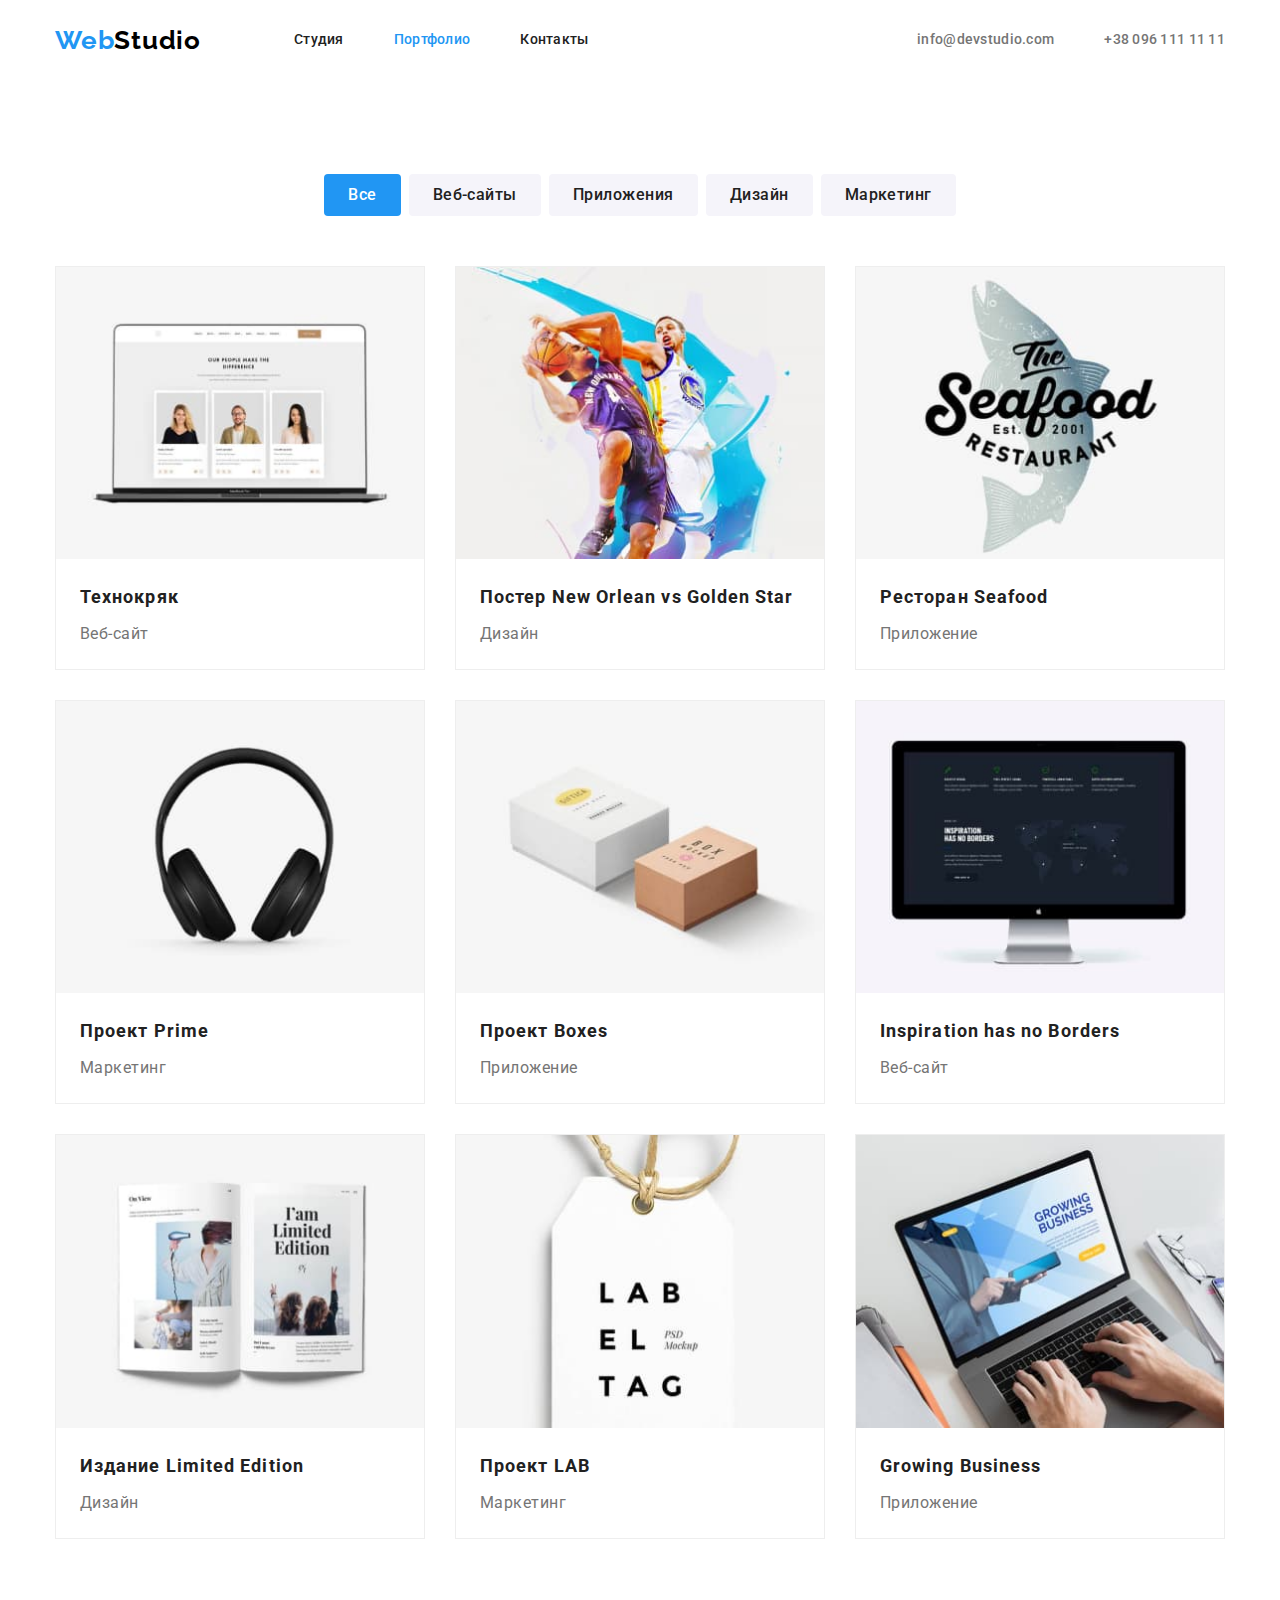
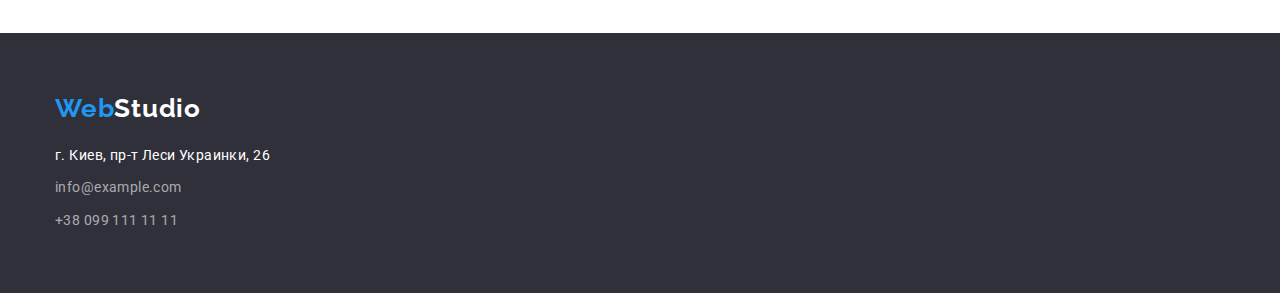
==== commit 77a991dc: "logo" ====
--- a/portfolio.html
+++ b/portfolio.html
@@ -22,8 +22,8 @@
             <nav class="main-nav">
                 <a href="index.html" class="logo link"><span class="logo-color">Web</span>Studio</a>
                 <ul class="site-nav list">
-                    <li class="site-item"><a href="./index.html" class="link current">Студия</a></li>
-                    <li class="site-item"><a href="./portfolio.html" class="link">Портфолио</a></li>
+                    <li class="site-item"><a href="./index.html" class="link">Студия</a></li>
+                    <li class="site-item"><a href="./portfolio.html" class="link current">Портфолио</a></li>
                     <li class="site-item"><a href="/" class="link">Контакты</a></li>
                 </ul>
             </nav>
--- a/css/styles.css
+++ b/css/styles.css
@@ -298,6 +298,7 @@
 }
 
 .team-list {
+    margin-bottom: 0;
     text-align: center;
     font-size: 16px;
     line-height: 1.18;
@@ -320,6 +321,7 @@
 
 .footer-logo {
     display: block;
+    font-family: 'Raleway';
     margin-bottom: 20px;
     font-weight: 700;
     font-size: 26px;
